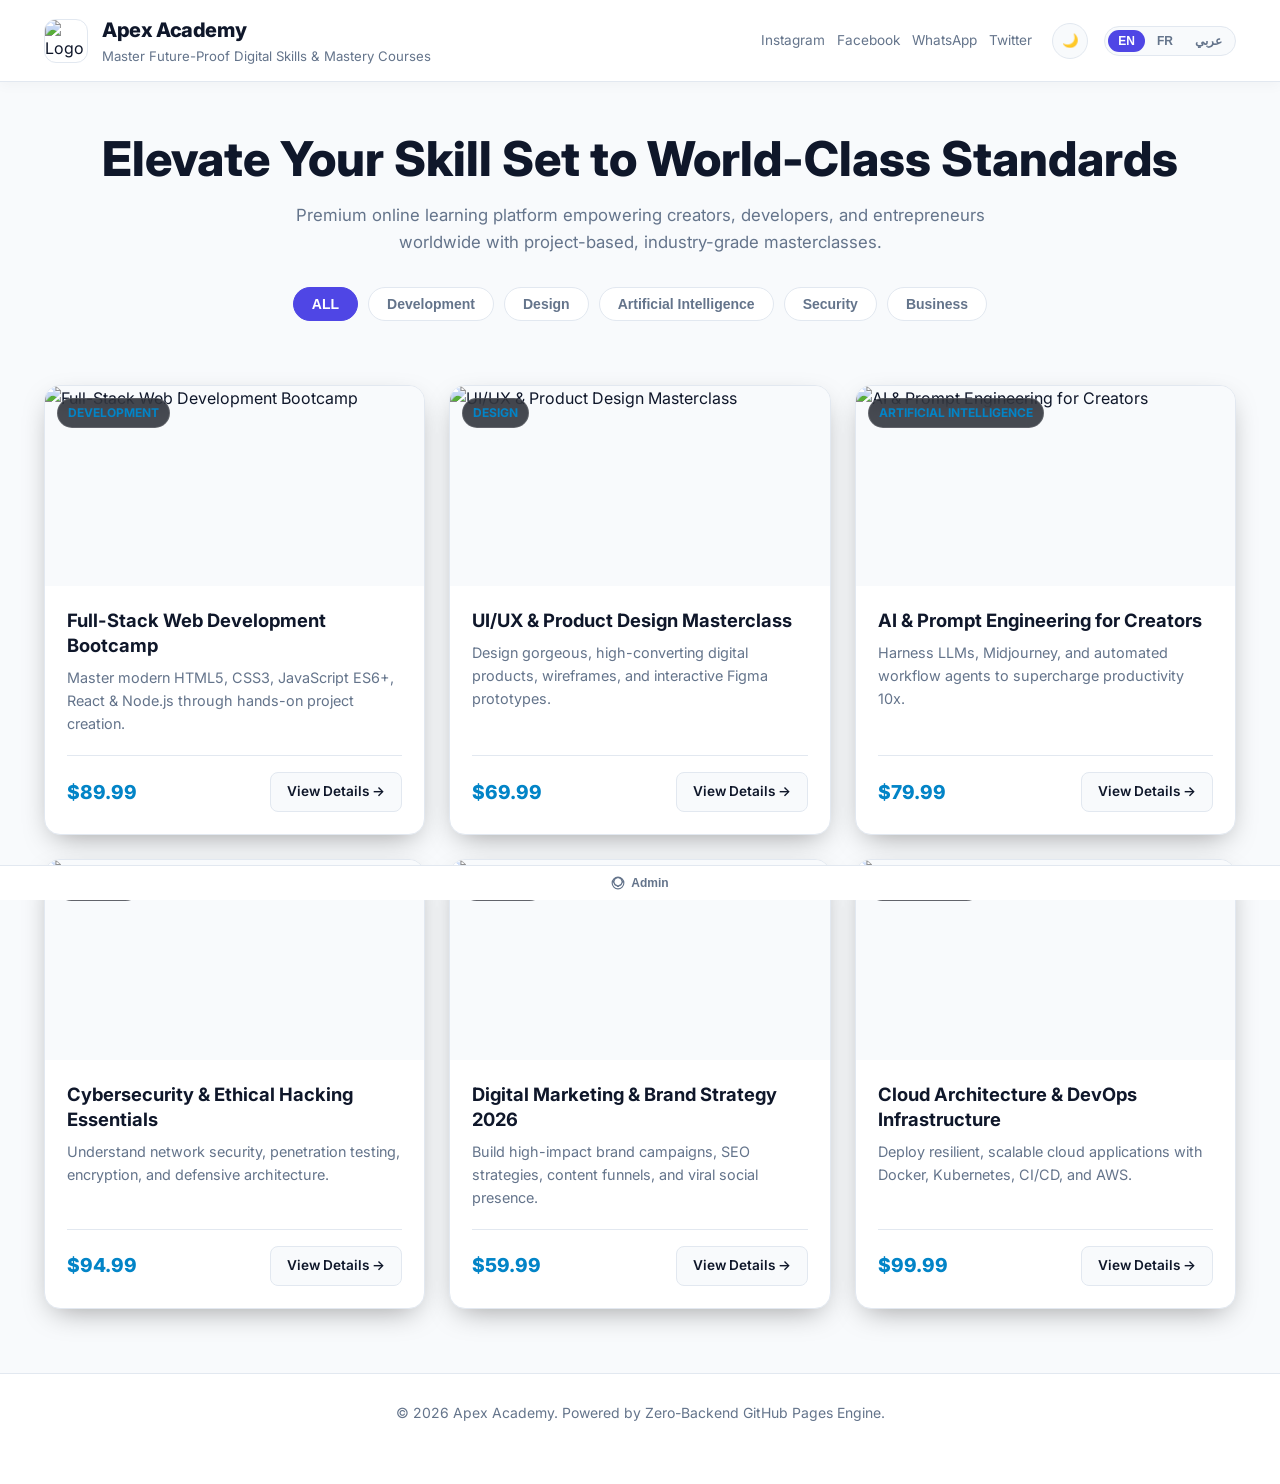
==== index.html @ 3b5b255f "Fix z-index stacking context in styles.css so itemModal renders above adminPanel on GitHub Pages v1." ====
<!DOCTYPE html>
<html lang="en">
<head>
  <meta charset="UTF-8">
  <meta name="viewport" content="width=device-width, initial-scale=1.0">
  <title>Apex Academy — Master Future-Proof Digital Skills</title>
  <meta name="description" content="Explore industry-grade masterclasses, online courses, and master digital skills in web development, design, AI, cybersecurity, and business.">
  <link rel="stylesheet" href="css/styles.css?v=1.0.7">
</head>
<body>

  <!-- Shop Navigation Header -->
  <header class="header">
    <div class="container header-container">
      <a href="index.html" class="brand">
        <img id="shopLogo" src="https://images.unsplash.com/photo-1516321318423-f06f85e504b3?w=150" class="brand-logo" alt="Logo">
        <div class="brand-info">
          <span id="shopName" class="shop-name">Apex Academy</span>
          <span id="shopTagline" class="shop-tagline">Master Future-Proof Digital Skills</span>
        </div>
      </a>
      
      <div style="display: flex; align-items: center; gap: 20px;">
        <div id="shopSocials" class="header-contact"></div>
        <div id="headerControls" class="header-controls"></div>
      </div>
    </div>
  </header>

  <!-- Hero Section & Filters -->
  <main class="container">
    <section class="hero">
      <h1 id="heroTitle" class="hero-title">Elevate Your Skill Set to World-Class Standards</h1>
      <p id="heroDesc" class="hero-description">
        Premium online learning platform empowering creators, developers, and entrepreneurs worldwide with project-based, industry-grade masterclasses.
      </p>
      <div id="categoryFilters" class="category-filter">
        <!-- Hydrated dynamically -->
      </div>
    </section>

    <!-- Catalog Items Grid -->
    <section id="itemsGrid" class="items-grid">
      <!-- Cards rendered dynamically from data/config.json -->
    </section>
  </main>

  <!-- Footer -->
  <footer class="footer">
    <div class="container">
      <p id="footerText">&copy; 2026 made by hafed +213699883839</p>
    </div>
  </footer>

  <!-- Main JavaScript Application Bootstrap -->
  <script type="module" src="js/app.js?v=1.0.7"></script>
</body>
</html>
---- css/styles.css ----
/* ==========================================================================
   Apex Store / Portfolio Design System — Dynamic Themes & Multilingual RTL
   ========================================================================== */

@import url('https://fonts.googleapis.com/css2?family=Inter:wght@300;400;500;600;700;800&family=Outfit:wght@400;600;800&family=Tajawal:wght@400;500;700;800&display=swap');

:root, :root[data-theme="dark"] {
  /* Default Dark Mode Custom Properties */
  --color-primary: #6366f1;
  --color-primary-hover: #4f46e5;
  --color-secondary: #0f172a;
  --color-bg: #0b0f19;
  --color-card-bg: #131b2e;
  --color-card-border: #1e293b;
  --color-text: #f8fafc;
  --color-text-muted: #94a3b8;
  --color-accent: #06b6d4;
  --font-family: 'Inter', system-ui, -apple-system, sans-serif;
  --border-radius: 16px;
  --card-shadow: 0 10px 30px -10px rgba(0, 0, 0, 0.5);

  --grid-cols-desktop: 3;
  --grid-cols-tablet: 2;
  --grid-cols-mobile: 1;
  --grid-gap: 24px;

  --color-danger: #ef4444;
  --color-danger-hover: #dc2626;
  --color-success: #10b981;
  --color-warning: #f59e0b;
  --transition-fast: 0.15s ease;
  --transition-normal: 0.25s ease;
  --transition-smooth: 0.35s cubic-bezier(0.16, 1, 0.3, 1);
}

/* Light Theme Overrides */
:root[data-theme="light"] {
  --color-primary: #4f46e5;
  --color-primary-hover: #4338ca;
  --color-secondary: #f8fafc;
  --color-bg: #f8fafc;
  --color-card-bg: #ffffff;
  --color-card-border: #e2e8f0;
  --color-text: #0f172a;
  --color-text-muted: #64748b;
  --color-accent: #0284c7;
  --card-shadow: 0 10px 25px -5px rgba(0, 0, 0, 0.08);
}

/* Arabic RTL Font Override */
[lang="ar"], [dir="rtl"] {
  --font-family: 'Tajawal', 'Inter', system-ui, sans-serif;
}

*, *::before, *::after {
  box-sizing: border-box;
  margin: 0;
  padding: 0;
}

body {
  font-family: var(--font-family);
  background-color: var(--color-bg);
  color: var(--color-text);
  line-height: 1.6;
  min-height: 100vh;
  display: flex;
  flex-direction: column;
  overflow-x: hidden;
  -webkit-font-smoothing: antialiased;
  transition: background-color var(--transition-normal), color var(--transition-normal);
}

/* Custom Scrollbar */
::-webkit-scrollbar { width: 8px; height: 8px; }
::-webkit-scrollbar-track { background: var(--color-bg); }
::-webkit-scrollbar-thumb { background: var(--color-card-border); border-radius: 4px; }

/* Container */
.container {
  width: 100%;
  max-width: 1240px;
  margin: 0 auto;
  padding: 0 24px;
}

/* Header & Controls */
.header {
  background: var(--color-card-bg);
  border-bottom: 1px solid var(--color-card-border);
  position: sticky;
  top: 0;
  z-index: 100;
  padding: 14px 0;
  box-shadow: 0 4px 12px rgba(0, 0, 0, 0.03);
}

.header-container {
  display: flex;
  align-items: center;
  justify-content: space-between;
  gap: 16px;
}

.brand {
  display: flex;
  align-items: center;
  gap: 14px;
  text-decoration: none;
  color: var(--color-text);
}

.brand-logo {
  width: 44px;
  height: 44px;
  border-radius: 12px;
  object-fit: cover;
  border: 1px solid var(--color-card-border);
}

.brand-info {
  display: flex;
  flex-direction: column;
}

.shop-name {
  font-size: 1.25rem;
  font-weight: 800;
  letter-spacing: -0.02em;
  color: var(--color-text);
}

.shop-tagline {
  font-size: 0.825rem;
  color: var(--color-text-muted);
}

.header-controls {
  display: flex;
  align-items: center;
  gap: 16px;
}

.header-contact {
  display: flex;
  align-items: center;
  gap: 12px;
}

.social-link {
  color: var(--color-text-muted);
  text-decoration: none;
  font-size: 0.85rem;
  transition: color var(--transition-fast);
}
.social-link:hover { color: var(--color-accent); }

/* Language Switcher Pills */
.lang-switcher {
  display: inline-flex;
  background: var(--color-bg);
  border: 1px solid var(--color-card-border);
  border-radius: 20px;
  padding: 3px;
  gap: 2px;
}

.lang-btn {
  background: transparent;
  border: none;
  color: var(--color-text-muted);
  font-size: 0.75rem;
  font-weight: 700;
  padding: 4px 10px;
  border-radius: 16px;
  cursor: pointer;
  transition: all var(--transition-fast);
}

.lang-btn.active, .lang-btn:hover {
  background: var(--color-primary);
  color: #ffffff;
}

/* Theme Toggle Button (Sun/Moon) */
.btn-theme-toggle {
  background: var(--color-bg);
  border: 1px solid var(--color-card-border);
  color: var(--color-text);
  width: 36px;
  height: 36px;
  border-radius: 50%;
  display: inline-flex;
  align-items: center;
  justify-content: center;
  cursor: pointer;
  transition: all var(--transition-fast);
}
.btn-theme-toggle:hover {
  border-color: var(--color-primary);
  color: var(--color-primary);
}

/* Hero Section */
.hero {
  padding: 48px 0 28px;
  text-align: center;
}

.hero-title {
  font-size: clamp(2rem, 4vw, 3rem);
  font-weight: 800;
  line-height: 1.2;
  margin-bottom: 14px;
  color: var(--color-text);
}

.hero-description {
  font-size: 1.05rem;
  color: var(--color-text-muted);
  max-width: 720px;
  margin: 0 auto 32px;
}

.category-filter {
  display: flex;
  justify-content: center;
  flex-wrap: wrap;
  gap: 10px;
  margin-bottom: 36px;
}

.filter-btn {
  background: var(--color-card-bg);
  border: 1px solid var(--color-card-border);
  color: var(--color-text-muted);
  padding: 8px 18px;
  border-radius: 30px;
  font-size: 0.875rem;
  font-weight: 600;
  cursor: pointer;
  transition: all var(--transition-fast);
}
.filter-btn:hover, .filter-btn.active {
  background: var(--color-primary);
  color: #ffffff;
  border-color: var(--color-primary);
}

/* Items Grid */
.items-grid {
  display: grid;
  grid-template-columns: repeat(var(--grid-cols-desktop), 1fr);
  gap: var(--grid-gap);
  margin-bottom: 64px;
}

/* Item Card */
.item-card {
  background: var(--color-card-bg);
  border: 1px solid var(--color-card-border);
  border-radius: var(--border-radius);
  overflow: hidden;
  box-shadow: var(--card-shadow);
  display: flex;
  flex-direction: column;
  transition: transform var(--transition-smooth), border-color var(--transition-smooth), box-shadow var(--transition-smooth);
  position: relative;
  text-decoration: none;
  color: inherit;
}

.item-card:hover {
  transform: translateY(-6px);
  border-color: var(--color-primary);
}

.item-card-image-wrap {
  width: 100%;
  height: 200px;
  position: relative;
  overflow: hidden;
  background: var(--color-bg);
}

.item-card-image {
  width: 100%;
  height: 100%;
  object-fit: cover;
  transition: transform var(--transition-smooth);
}

.item-card:hover .item-card-image { transform: scale(1.05); }

.item-badge {
  position: absolute;
  top: 12px;
  left: 12px;
  background: rgba(11, 15, 25, 0.75);
  backdrop-filter: blur(8px);
  border: 1px solid rgba(255, 255, 255, 0.15);
  color: var(--color-accent);
  font-size: 0.75rem;
  font-weight: 700;
  padding: 4px 10px;
  border-radius: 20px;
  text-transform: uppercase;
}

[dir="rtl"] .item-badge {
  left: auto;
  right: 12px;
}

.item-card-body {
  padding: 22px;
  display: flex;
  flex-direction: column;
  flex-grow: 1;
}

.item-card-title {
  font-size: 1.15rem;
  font-weight: 700;
  margin-bottom: 8px;
  line-height: 1.35;
}

.item-card-desc {
  font-size: 0.9rem;
  color: var(--color-text-muted);
  margin-bottom: 20px;
  flex-grow: 1;
  display: -webkit-box;
  -webkit-line-clamp: 3;
  -webkit-box-orient: vertical;
  overflow: hidden;
}

.item-card-meta {
  display: flex;
  align-items: center;
  justify-content: space-between;
  padding-top: 16px;
  border-top: 1px solid var(--color-card-border);
}

.item-card-price {
  font-size: 1.2rem;
  font-weight: 800;
  color: var(--color-accent);
}

.btn-card-action {
  background: var(--color-bg);
  color: var(--color-text);
  border: 1px solid var(--color-card-border);
  padding: 8px 16px;
  border-radius: calc(var(--border-radius) / 2);
  font-size: 0.85rem;
  font-weight: 600;
  transition: all var(--transition-fast);
}

.item-card:hover .btn-card-action {
  background: var(--color-primary);
  border-color: var(--color-primary);
  color: #ffffff;
}

/* Detail Page */
.detail-page { padding: 36px 0 80px; }

.btn-back {
  display: inline-flex;
  align-items: center;
  gap: 8px;
  color: var(--color-text-muted);
  text-decoration: none;
  font-weight: 600;
  margin-bottom: 28px;
  padding: 8px 16px;
  background: var(--color-card-bg);
  border: 1px solid var(--color-card-border);
  border-radius: 8px;
  transition: all var(--transition-fast);
}
.btn-back:hover { color: var(--color-text); border-color: var(--color-primary); }

.detail-layout {
  display: grid;
  grid-template-columns: 1fr 1fr;
  gap: 40px;
  background: var(--color-card-bg);
  border: 1px solid var(--color-card-border);
  border-radius: var(--border-radius);
  padding: 36px;
  box-shadow: var(--card-shadow);
}

.detail-media {
  border-radius: calc(var(--border-radius) - 4px);
  overflow: hidden;
  border: 1px solid var(--color-card-border);
  height: 400px;
}
.detail-media img { width: 100%; height: 100%; object-fit: cover; }

.detail-content { display: flex; flex-direction: column; }
.detail-category { color: var(--color-accent); font-size: 0.85rem; font-weight: 700; text-transform: uppercase; margin-bottom: 8px; }
.detail-title { font-size: 2rem; font-weight: 800; line-height: 1.25; margin-bottom: 14px; }
.detail-price { font-size: 1.8rem; font-weight: 800; color: var(--color-accent); margin-bottom: 20px; }
.detail-description { font-size: 1rem; color: var(--color-text-muted); line-height: 1.7; margin-bottom: 28px; }

.extra-fields-grid {
  display: grid;
  grid-template-columns: repeat(auto-fit, minmax(130px, 1fr));
  gap: 14px;
  background: var(--color-bg);
  padding: 18px;
  border-radius: 12px;
  border: 1px solid var(--color-card-border);
  margin-bottom: 28px;
}

.extra-field-item { display: flex; flex-direction: column; }
.extra-field-key { font-size: 0.75rem; color: var(--color-text-muted); text-transform: uppercase; font-weight: 600; }
.extra-field-val { font-size: 0.95rem; font-weight: 700; color: var(--color-text); margin-top: 2px; }

.not-found-state {
  text-align: center;
  padding: 80px 20px;
  background: var(--color-card-bg);
  border: 1px solid var(--color-card-border);
  border-radius: var(--border-radius);
  margin: 40px auto;
  max-width: 600px;
}

.footer {
  margin-top: auto;
  border-top: 1px solid var(--color-card-border);
  padding: 28px 0 60px;
  background: var(--color-card-bg);
  text-align: center;
  color: var(--color-text-muted);
  font-size: 0.875rem;
}

/* Floating Bottom Admin Trigger */
.admin-trigger-wrap {
  position: fixed;
  bottom: 0;
  left: 0;
  width: 100%;
  padding: 6px 0;
  background: var(--color-card-bg);
  border-top: 1px solid var(--color-card-border);
  z-index: 999;
  display: flex;
  justify-content: center;
}

.btn-admin-trigger {
  background: transparent;
  border: none;
  color: var(--color-text-muted);
  font-size: 0.75rem;
  font-weight: 600;
  cursor: pointer;
  padding: 4px 14px;
  border-radius: 20px;
  transition: all var(--transition-fast);
  display: inline-flex;
  align-items: center;
  gap: 6px;
}
.btn-admin-trigger:hover { color: var(--color-primary); }

/* Modal Overlay & Base */
.modal-overlay {
  position: fixed;
  inset: 0;
  background: rgba(0, 0, 0, 0.75);
  backdrop-filter: blur(8px);
  z-index: 3000;
  display: flex;
  align-items: center;
  justify-content: center;
  opacity: 0;
  pointer-events: none;
  transition: opacity var(--transition-normal);
  padding: 20px;
}
.modal-overlay.active { opacity: 1; pointer-events: auto; }

.modal-container {
  background: var(--color-card-bg);
  border: 1px solid var(--color-card-border);
  border-radius: var(--border-radius);
  width: 100%;
  max-width: 480px;
  box-shadow: var(--card-shadow);
  overflow: hidden;
  transform: scale(0.95);
  transition: transform var(--transition-smooth);
}
.modal-overlay.active .modal-container { transform: scale(1); }

.modal-header {
  padding: 18px 22px;
  border-bottom: 1px solid var(--color-card-border);
  display: flex;
  align-items: center;
  justify-content: space-between;
}
.modal-title { font-size: 1.15rem; font-weight: 700; }
.modal-close { background: transparent; border: none; color: var(--color-text-muted); font-size: 1.4rem; cursor: pointer; }
.modal-body { padding: 22px; }

/* Form Controls */
.form-group { margin-bottom: 18px; }
.form-label { display: block; font-size: 0.85rem; font-weight: 600; color: var(--color-text-muted); margin-bottom: 6px; }
.form-input, .form-select, .form-textarea {
  width: 100%;
  background: var(--color-bg);
  border: 1px solid var(--color-card-border);
  border-radius: 8px;
  padding: 10px 14px;
  color: var(--color-text);
  font-family: inherit;
  font-size: 0.9rem;
}
.form-input:focus, .form-select:focus, .form-textarea:focus {
  outline: none;
  border-color: var(--color-primary);
}
.form-textarea { min-height: 85px; resize: vertical; }

.btn {
  display: inline-flex;
  align-items: center;
  justify-content: center;
  gap: 8px;
  padding: 10px 18px;
  border-radius: 8px;
  font-size: 0.875rem;
  font-weight: 600;
  cursor: pointer;
  border: 1px solid transparent;
  transition: all var(--transition-fast);
}
.btn-primary { background: var(--color-primary); color: #ffffff; }
.btn-primary:hover { background: var(--color-primary-hover); }
.btn-secondary { background: var(--color-bg); border-color: var(--color-card-border); color: var(--color-text); }
.btn-secondary:hover { border-color: var(--color-primary); }
.btn-danger { background: var(--color-danger); color: #ffffff; }
.btn-block { width: 100%; }

/* ADMIN FULL PANEL */
.admin-panel-overlay {
  position: fixed;
  inset: 0;
  background: var(--color-bg);
  z-index: 2000;
  display: flex;
  flex-direction: column;
  opacity: 0;
  pointer-events: none;
  transition: opacity var(--transition-normal);
}
.admin-panel-overlay.active { opacity: 1; pointer-events: auto; }

.admin-topbar {
  background: var(--color-card-bg);
  border-bottom: 1px solid var(--color-card-border);
  padding: 12px 24px;
  display: flex;
  align-items: center;
  justify-content: space-between;
}
.admin-topbar-title { display: flex; align-items: center; gap: 10px; font-weight: 800; font-size: 1.05rem; }
.admin-badge { background: var(--color-primary); color: #ffffff; font-size: 0.65rem; font-weight: 800; padding: 3px 8px; border-radius: 12px; text-transform: uppercase; }

.admin-main { display: flex; flex: 1; overflow: hidden; }

.admin-sidebar {
  width: 230px;
  background: var(--color-card-bg);
  border-right: 1px solid var(--color-card-border);
  padding: 16px 0;
  display: flex;
  flex-direction: column;
}

[dir="rtl"] .admin-sidebar {
  border-right: none;
  border-left: 1px solid var(--color-card-border);
}

.admin-tab-btn {
  background: transparent;
  border: none;
  color: var(--color-text-muted);
  padding: 12px 20px;
  text-align: left;
  font-size: 0.875rem;
  font-weight: 600;
  cursor: pointer;
  display: flex;
  align-items: center;
  gap: 10px;
  border-left: 3px solid transparent;
}

[dir="rtl"] .admin-tab-btn {
  text-align: right;
  border-left: none;
  border-right: 3px solid transparent;
}

.admin-tab-btn.active {
  color: var(--color-primary);
  background: var(--color-bg);
  border-left-color: var(--color-primary);
}

[dir="rtl"] .admin-tab-btn.active {
  border-right-color: var(--color-primary);
}

.admin-content { flex: 1; padding: 32px; overflow-y: auto; }
.admin-tab-pane { display: none; max-width: 800px; }
.admin-tab-pane.active { display: block; }

.color-picker-grid { display: grid; grid-template-columns: repeat(auto-fit, minmax(200px, 1fr)); gap: 14px; }
.color-picker-card { background: var(--color-card-bg); border: 1px solid var(--color-card-border); padding: 14px; border-radius: 12px; display: flex; align-items: center; gap: 12px; }
.color-input-swatch { width: 38px; height: 38px; border-radius: 8px; border: 2px solid var(--color-card-border); cursor: pointer; padding: 0; background: transparent; }

.admin-items-list { display: flex; flex-direction: column; gap: 10px; margin-top: 16px; }
.admin-item-row { background: var(--color-card-bg); border: 1px solid var(--color-card-border); border-radius: 10px; padding: 14px; display: flex; align-items: center; justify-content: space-between; gap: 14px; }
.admin-item-info { display: flex; align-items: center; gap: 14px; }
.admin-item-thumb { width: 50px; height: 50px; border-radius: 8px; object-fit: cover; }
.admin-item-title { font-weight: 700; font-size: 0.95rem; }
.admin-item-meta { font-size: 0.8rem; color: var(--color-text-muted); }

/* Toast Notifications */
.toast-container { position: fixed; top: 20px; right: 20px; z-index: 4000; display: flex; flex-direction: column; gap: 10px; }
[dir="rtl"] .toast-container { right: auto; left: 20px; }
.toast { background: var(--color-card-bg); border: 1px solid var(--color-card-border); color: var(--color-text); padding: 10px 18px; border-radius: 8px; box-shadow: var(--card-shadow); font-size: 0.875rem; min-width: 260px; }
.toast-success { border-left: 4px solid var(--color-success); }
.toast-error { border-left: 4px solid var(--color-danger); }
.toast-warning { border-left: 4px solid var(--color-warning); }

.alert-banner { padding: 14px 18px; border-radius: 10px; margin-bottom: 18px; font-size: 0.875rem; line-height: 1.5; }
.alert-warning { background: rgba(245, 158, 11, 0.1); border: 1px solid rgba(245, 158, 11, 0.3); color: #f59e0b; }
.alert-danger { background: rgba(239, 68, 68, 0.1); border: 1px solid rgba(239, 68, 68, 0.3); color: #ef4444; }

/* Sub-tabs inside Admin for Multilingual inputs */
.sub-tab-bar { display: flex; gap: 6px; margin-bottom: 16px; border-bottom: 1px solid var(--color-card-border); padding-bottom: 8px; }
.sub-tab-btn { background: transparent; border: 1px solid var(--color-card-border); color: var(--color-text-muted); padding: 4px 12px; border-radius: 6px; font-size: 0.8rem; font-weight: 700; cursor: pointer; }
.sub-tab-btn.active { background: var(--color-primary); color: #ffffff; border-color: var(--color-primary); }

/* Responsive Adjustments */
@media (max-width: 1024px) {
  .items-grid { grid-template-columns: repeat(var(--grid-cols-tablet), 1fr); }
  .detail-layout { grid-template-columns: 1fr; }
}

@media (max-width: 768px) {
  .admin-main { flex-direction: column; }
  .admin-sidebar { width: 100%; flex-direction: row; overflow-x: auto; border-right: none; border-bottom: 1px solid var(--color-card-border); }
  .admin-tab-btn { padding: 8px 14px; white-space: nowrap; border-left: none; border-bottom: 3px solid transparent; }
  .admin-tab-btn.active { border-bottom-color: var(--color-primary); }
  .items-grid { grid-template-columns: repeat(var(--grid-cols-mobile), 1fr); }
  .header-container { flex-direction: column; align-items: flex-start; gap: 12px; }
  .header-controls { width: 100%; justify-content: space-between; }
}
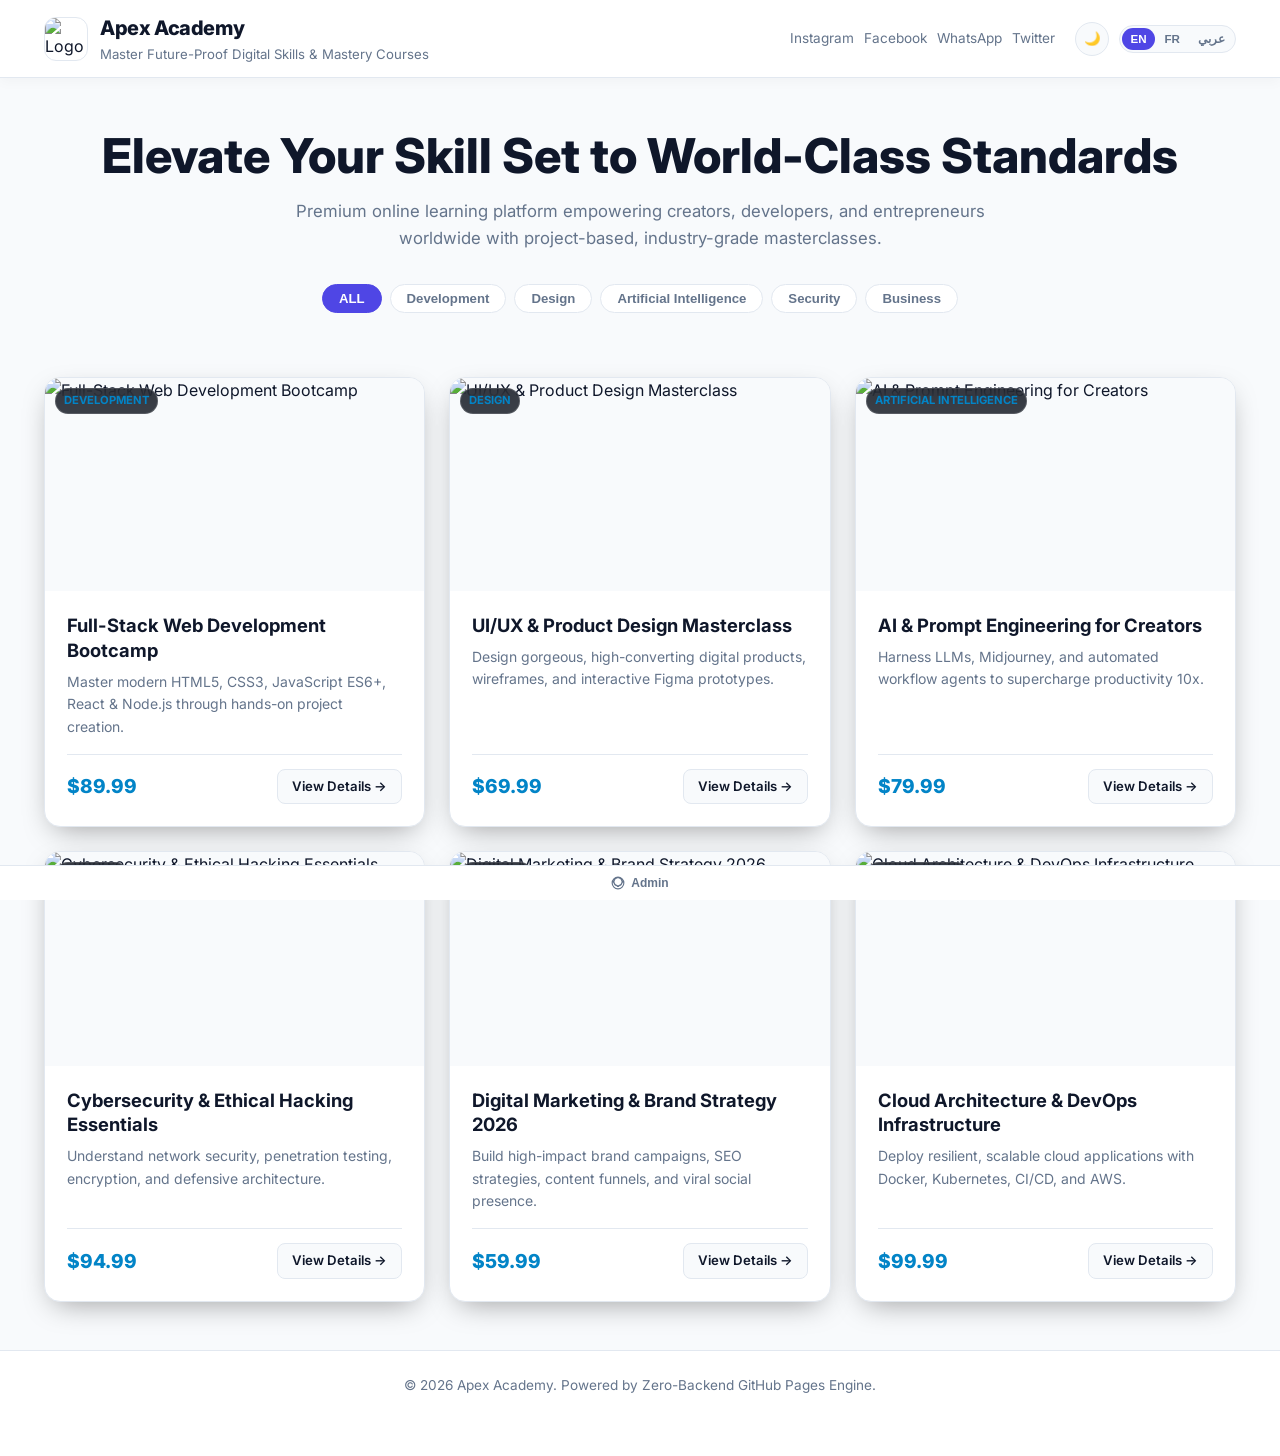
==== commit bf032347: "Pro-level design system overhaul: fluid header, touch-scroll filters, clamp typography, minmax grids" ====
--- a/index.html
+++ b/index.html
@@ -5,7 +5,7 @@
   <meta name="viewport" content="width=device-width, initial-scale=1.0">
   <title>Apex Academy — Master Future-Proof Digital Skills</title>
   <meta name="description" content="Explore industry-grade masterclasses, online courses, and master digital skills in web development, design, AI, cybersecurity, and business.">
-  <link rel="stylesheet" href="css/styles.css?v=1.0.7">
+  <link rel="stylesheet" href="css/styles.css?v=1.1.0">
 </head>
 <body>
 
@@ -53,6 +53,6 @@
   </footer>
 
   <!-- Main JavaScript Application Bootstrap -->
-  <script type="module" src="js/app.js?v=1.0.7"></script>
+  <script type="module" src="js/app.js?v=1.1.0"></script>
 </body>
 </html>
--- a/css/styles.css
+++ b/css/styles.css
@@ -58,21 +58,38 @@
   padding: 0;
 }
 
+html {
+  overflow-x: hidden;
+  width: 100%;
+}
+
 body {
   font-family: var(--font-family);
   background-color: var(--color-bg);
   color: var(--color-text);
   line-height: 1.6;
   min-height: 100vh;
+  min-height: 100dvh;
   display: flex;
   flex-direction: column;
   overflow-x: hidden;
+  width: 100%;
   -webkit-font-smoothing: antialiased;
   transition: background-color var(--transition-normal), color var(--transition-normal);
 }
 
+/* Fluid Media Safeguard */
+img, video, canvas, svg {
+  max-width: 100%;
+  height: auto;
+}
+
+input, select, textarea, button {
+  max-width: 100%;
+}
+
 /* Custom Scrollbar */
-::-webkit-scrollbar { width: 8px; height: 8px; }
+::-webkit-scrollbar { width: 6px; height: 6px; }
 ::-webkit-scrollbar-track { background: var(--color-bg); }
 ::-webkit-scrollbar-thumb { background: var(--color-card-border); border-radius: 4px; }
 
@@ -81,7 +98,7 @@
   width: 100%;
   max-width: 1240px;
   margin: 0 auto;
-  padding: 0 24px;
+  padding: 0 clamp(16px, 3vw, 24px);
 }
 
 /* Header & Controls */
@@ -91,60 +108,71 @@
   position: sticky;
   top: 0;
   z-index: 100;
-  padding: 14px 0;
+  padding: 12px 0;
   box-shadow: 0 4px 12px rgba(0, 0, 0, 0.03);
+  backdrop-filter: blur(12px);
 }
 
 .header-container {
   display: flex;
   align-items: center;
   justify-content: space-between;
-  gap: 16px;
+  gap: 12px;
 }
 
 .brand {
   display: flex;
   align-items: center;
-  gap: 14px;
+  gap: 12px;
   text-decoration: none;
   color: var(--color-text);
+  min-width: 0;
 }
 
 .brand-logo {
-  width: 44px;
-  height: 44px;
+  width: clamp(34px, 4vw, 44px);
+  height: clamp(34px, 4vw, 44px);
   border-radius: 12px;
   object-fit: cover;
   border: 1px solid var(--color-card-border);
+  flex-shrink: 0;
 }
 
 .brand-info {
   display: flex;
   flex-direction: column;
+  min-width: 0;
 }
 
 .shop-name {
-  font-size: 1.25rem;
+  font-size: clamp(1rem, 2.5vw, 1.25rem);
   font-weight: 800;
   letter-spacing: -0.02em;
   color: var(--color-text);
+  white-space: nowrap;
+  overflow: hidden;
+  text-overflow: ellipsis;
 }
 
 .shop-tagline {
-  font-size: 0.825rem;
-  color: var(--color-text-muted);
+  font-size: clamp(0.7rem, 1.8vw, 0.825rem);
+  color: var(--color-text-muted);
+  white-space: nowrap;
+  overflow: hidden;
+  text-overflow: ellipsis;
 }
 
 .header-controls {
   display: flex;
   align-items: center;
-  gap: 16px;
+  gap: 10px;
+  flex-shrink: 0;
 }
 
 .header-contact {
   display: flex;
   align-items: center;
-  gap: 12px;
+  gap: 10px;
 }
 
 .social-link {
@@ -161,20 +189,22 @@
   background: var(--color-bg);
   border: 1px solid var(--color-card-border);
   border-radius: 20px;
-  padding: 3px;
+  padding: 2px;
   gap: 2px;
+  flex-shrink: 0;
 }
 
 .lang-btn {
   background: transparent;
   border: none;
   color: var(--color-text-muted);
-  font-size: 0.75rem;
+  font-size: 0.725rem;
   font-weight: 700;
-  padding: 4px 10px;
-  border-radius: 16px;
+  padding: 4px 8px;
+  border-radius: 14px;
   cursor: pointer;
   transition: all var(--transition-fast);
+  white-space: nowrap;
 }
 
 .lang-btn.active, .lang-btn:hover {
@@ -187,14 +217,15 @@
   background: var(--color-bg);
   border: 1px solid var(--color-card-border);
   color: var(--color-text);
-  width: 36px;
-  height: 36px;
+  width: 34px;
+  height: 34px;
   border-radius: 50%;
   display: inline-flex;
   align-items: center;
   justify-content: center;
   cursor: pointer;
   transition: all var(--transition-fast);
+  flex-shrink: 0;
 }
 .btn-theme-toggle:hover {
   border-color: var(--color-primary);
@@ -203,43 +234,46 @@
 
 /* Hero Section */
 .hero {
-  padding: 48px 0 28px;
+  padding: clamp(28px, 5vw, 48px) 0 clamp(16px, 3vw, 28px);
   text-align: center;
 }
 
 .hero-title {
-  font-size: clamp(2rem, 4vw, 3rem);
+  font-size: clamp(1.6rem, 5vw, 3rem);
   font-weight: 800;
-  line-height: 1.2;
-  margin-bottom: 14px;
+  line-height: 1.25;
+  margin-bottom: 12px;
   color: var(--color-text);
+  word-break: break-word;
 }
 
 .hero-description {
-  font-size: 1.05rem;
+  font-size: clamp(0.9rem, 2vw, 1.05rem);
   color: var(--color-text-muted);
   max-width: 720px;
-  margin: 0 auto 32px;
+  margin: 0 auto clamp(20px, 4vw, 32px);
+  word-break: break-word;
 }
 
 .category-filter {
   display: flex;
   justify-content: center;
   flex-wrap: wrap;
-  gap: 10px;
-  margin-bottom: 36px;
+  gap: 8px;
+  margin-bottom: clamp(24px, 4vw, 36px);
 }
 
 .filter-btn {
   background: var(--color-card-bg);
   border: 1px solid var(--color-card-border);
   color: var(--color-text-muted);
-  padding: 8px 18px;
+  padding: 6px 16px;
   border-radius: 30px;
-  font-size: 0.875rem;
+  font-size: 0.825rem;
   font-weight: 600;
   cursor: pointer;
   transition: all var(--transition-fast);
+  white-space: nowrap;
 }
 .filter-btn:hover, .filter-btn.active {
   background: var(--color-primary);
@@ -250,9 +284,9 @@
 /* Items Grid */
 .items-grid {
   display: grid;
-  grid-template-columns: repeat(var(--grid-cols-desktop), 1fr);
+  grid-template-columns: repeat(var(--grid-cols-desktop), minmax(0, 1fr));
   gap: var(--grid-gap);
-  margin-bottom: 64px;
+  margin-bottom: 48px;
 }
 
 /* Item Card */
@@ -264,6 +298,8 @@
   box-shadow: var(--card-shadow);
   display: flex;
   flex-direction: column;
+  height: 100%;
+  min-width: 0;
   transition: transform var(--transition-smooth), border-color var(--transition-smooth), box-shadow var(--transition-smooth);
   position: relative;
   text-decoration: none;
@@ -271,13 +307,13 @@
 }
 
 .item-card:hover {
-  transform: translateY(-6px);
+  transform: translateY(-5px);
   border-color: var(--color-primary);
 }
 
 .item-card-image-wrap {
   width: 100%;
-  height: 200px;
+  aspect-ratio: 16 / 9;
   position: relative;
   overflow: hidden;
   background: var(--color-bg);
@@ -290,76 +326,82 @@
   transition: transform var(--transition-smooth);
 }
 
-.item-card:hover .item-card-image { transform: scale(1.05); }
+.item-card:hover .item-card-image { transform: scale(1.04); }
 
 .item-badge {
   position: absolute;
-  top: 12px;
-  left: 12px;
-  background: rgba(11, 15, 25, 0.75);
+  top: 10px;
+  left: 10px;
+  background: rgba(11, 15, 25, 0.8);
   backdrop-filter: blur(8px);
   border: 1px solid rgba(255, 255, 255, 0.15);
   color: var(--color-accent);
-  font-size: 0.75rem;
+  font-size: 0.7rem;
   font-weight: 700;
-  padding: 4px 10px;
+  padding: 3px 8px;
   border-radius: 20px;
   text-transform: uppercase;
 }
 
 [dir="rtl"] .item-badge {
   left: auto;
-  right: 12px;
+  right: 10px;
 }
 
 .item-card-body {
-  padding: 22px;
+  padding: clamp(16px, 2.5vw, 22px);
   display: flex;
   flex-direction: column;
-  flex-grow: 1;
+  flex: 1;
 }
 
 .item-card-title {
-  font-size: 1.15rem;
+  font-size: clamp(1rem, 2.2vw, 1.15rem);
   font-weight: 700;
   margin-bottom: 8px;
   line-height: 1.35;
+  word-break: break-word;
 }
 
 .item-card-desc {
-  font-size: 0.9rem;
-  color: var(--color-text-muted);
-  margin-bottom: 20px;
-  flex-grow: 1;
+  font-size: 0.875rem;
+  color: var(--color-text-muted);
+  margin-bottom: 16px;
+  flex: 1;
   display: -webkit-box;
   -webkit-line-clamp: 3;
   -webkit-box-orient: vertical;
   overflow: hidden;
+  word-break: break-word;
 }
 
 .item-card-meta {
   display: flex;
   align-items: center;
   justify-content: space-between;
-  padding-top: 16px;
+  gap: 12px;
+  padding-top: 14px;
   border-top: 1px solid var(--color-card-border);
+  margin-top: auto;
 }
 
 .item-card-price {
-  font-size: 1.2rem;
+  font-size: clamp(1.05rem, 2.5vw, 1.2rem);
   font-weight: 800;
   color: var(--color-accent);
+  white-space: nowrap;
 }
 
 .btn-card-action {
   background: var(--color-bg);
   color: var(--color-text);
   border: 1px solid var(--color-card-border);
-  padding: 8px 16px;
+  padding: 6px 14px;
   border-radius: calc(var(--border-radius) / 2);
-  font-size: 0.85rem;
+  font-size: 0.825rem;
   font-weight: 600;
   transition: all var(--transition-fast);
+  white-space: nowrap;
 }
 
 .item-card:hover .btn-card-action {
@@ -369,7 +411,7 @@
 }
 
 /* Detail Page */
-.detail-page { padding: 36px 0 80px; }
+.detail-page { padding: clamp(20px, 4vw, 36px) 0 60px; }
 
 .btn-back {
   display: inline-flex;
@@ -378,7 +420,7 @@
   color: var(--color-text-muted);
   text-decoration: none;
   font-weight: 600;
-  margin-bottom: 28px;
+  margin-bottom: 24px;
   padding: 8px 16px;
   background: var(--color-card-bg);
   border: 1px solid var(--color-card-border);
@@ -390,11 +432,11 @@
 .detail-layout {
   display: grid;
   grid-template-columns: 1fr 1fr;
-  gap: 40px;
+  gap: clamp(24px, 4vw, 40px);
   background: var(--color-card-bg);
   border: 1px solid var(--color-card-border);
   border-radius: var(--border-radius);
-  padding: 36px;
+  padding: clamp(20px, 4vw, 36px);
   box-shadow: var(--card-shadow);
 }
 
@@ -402,34 +444,36 @@
   border-radius: calc(var(--border-radius) - 4px);
   overflow: hidden;
   border: 1px solid var(--color-card-border);
-  height: 400px;
+  width: 100%;
+  aspect-ratio: 16 / 10;
+  max-height: 420px;
 }
 .detail-media img { width: 100%; height: 100%; object-fit: cover; }
 
 .detail-content { display: flex; flex-direction: column; }
-.detail-category { color: var(--color-accent); font-size: 0.85rem; font-weight: 700; text-transform: uppercase; margin-bottom: 8px; }
-.detail-title { font-size: 2rem; font-weight: 800; line-height: 1.25; margin-bottom: 14px; }
-.detail-price { font-size: 1.8rem; font-weight: 800; color: var(--color-accent); margin-bottom: 20px; }
-.detail-description { font-size: 1rem; color: var(--color-text-muted); line-height: 1.7; margin-bottom: 28px; }
+.detail-category { color: var(--color-accent); font-size: 0.825rem; font-weight: 700; text-transform: uppercase; margin-bottom: 8px; }
+.detail-title { font-size: clamp(1.4rem, 4vw, 2rem); font-weight: 800; line-height: 1.25; margin-bottom: 14px; word-break: break-word; }
+.detail-price { font-size: clamp(1.4rem, 3.5vw, 1.8rem); font-weight: 800; color: var(--color-accent); margin-bottom: 20px; }
+.detail-description { font-size: 0.95rem; color: var(--color-text-muted); line-height: 1.7; margin-bottom: 24px; word-break: break-word; }
 
 .extra-fields-grid {
   display: grid;
-  grid-template-columns: repeat(auto-fit, minmax(130px, 1fr));
-  gap: 14px;
+  grid-template-columns: repeat(auto-fit, minmax(120px, 1fr));
+  gap: 12px;
   background: var(--color-bg);
-  padding: 18px;
+  padding: 16px;
   border-radius: 12px;
   border: 1px solid var(--color-card-border);
-  margin-bottom: 28px;
+  margin-bottom: 24px;
 }
 
 .extra-field-item { display: flex; flex-direction: column; }
-.extra-field-key { font-size: 0.75rem; color: var(--color-text-muted); text-transform: uppercase; font-weight: 600; }
-.extra-field-val { font-size: 0.95rem; font-weight: 700; color: var(--color-text); margin-top: 2px; }
+.extra-field-key { font-size: 0.725rem; color: var(--color-text-muted); text-transform: uppercase; font-weight: 600; }
+.extra-field-val { font-size: 0.9rem; font-weight: 700; color: var(--color-text); margin-top: 2px; word-break: break-word; }
 
 .not-found-state {
   text-align: center;
-  padding: 80px 20px;
+  padding: 60px 20px;
   background: var(--color-card-bg);
   border: 1px solid var(--color-card-border);
   border-radius: var(--border-radius);
@@ -440,11 +484,11 @@
 .footer {
   margin-top: auto;
   border-top: 1px solid var(--color-card-border);
-  padding: 28px 0 60px;
+  padding: 24px 0 60px;
   background: var(--color-card-bg);
   text-align: center;
   color: var(--color-text-muted);
-  font-size: 0.875rem;
+  font-size: 0.85rem;
 }
 
 /* Floating Bottom Admin Trigger */
@@ -477,12 +521,12 @@
 }
 .btn-admin-trigger:hover { color: var(--color-primary); }
 
-/* Modal Overlay & Base */
+/* Modal Overlay & Base Stacking Context (z-index 3000 renders ABOVE admin-panel-overlay 2000) */
 .modal-overlay {
   position: fixed;
   inset: 0;
   background: rgba(0, 0, 0, 0.75);
-  backdrop-filter: blur(8px);
+  backdrop-filter: blur(12px);
   z-index: 3000;
   display: flex;
   align-items: center;
@@ -490,7 +534,7 @@
   opacity: 0;
   pointer-events: none;
   transition: opacity var(--transition-normal);
-  padding: 20px;
+  padding: clamp(10px, 3vw, 20px);
 }
 .modal-overlay.active { opacity: 1; pointer-events: auto; }
 
@@ -498,57 +542,67 @@
   background: var(--color-card-bg);
   border: 1px solid var(--color-card-border);
   border-radius: var(--border-radius);
-  width: 100%;
-  max-width: 480px;
+  width: clamp(290px, 94vw, 680px);
+  max-height: 88vh;
+  max-height: 88dvh;
   box-shadow: var(--card-shadow);
   overflow: hidden;
-  transform: scale(0.95);
+  display: flex;
+  flex-direction: column;
+  transform: scale(0.96);
   transition: transform var(--transition-smooth);
 }
 .modal-overlay.active .modal-container { transform: scale(1); }
 
 .modal-header {
-  padding: 18px 22px;
+  padding: 16px 20px;
   border-bottom: 1px solid var(--color-card-border);
   display: flex;
   align-items: center;
   justify-content: space-between;
-}
-.modal-title { font-size: 1.15rem; font-weight: 700; }
+  flex-shrink: 0;
+}
+.modal-title { font-size: 1.1rem; font-weight: 700; }
 .modal-close { background: transparent; border: none; color: var(--color-text-muted); font-size: 1.4rem; cursor: pointer; }
-.modal-body { padding: 22px; }
+.modal-body {
+  padding: clamp(14px, 3vw, 22px);
+  overflow-y: auto;
+  flex: 1;
+  -webkit-overflow-scrolling: touch;
+}
 
 /* Form Controls */
-.form-group { margin-bottom: 18px; }
-.form-label { display: block; font-size: 0.85rem; font-weight: 600; color: var(--color-text-muted); margin-bottom: 6px; }
+.form-group { margin-bottom: 16px; }
+.form-label { display: block; font-size: 0.825rem; font-weight: 600; color: var(--color-text-muted); margin-bottom: 6px; }
 .form-input, .form-select, .form-textarea {
   width: 100%;
   background: var(--color-bg);
   border: 1px solid var(--color-card-border);
   border-radius: 8px;
-  padding: 10px 14px;
+  padding: 9px 12px;
   color: var(--color-text);
   font-family: inherit;
-  font-size: 0.9rem;
+  font-size: 0.875rem;
 }
 .form-input:focus, .form-select:focus, .form-textarea:focus {
   outline: none;
   border-color: var(--color-primary);
 }
-.form-textarea { min-height: 85px; resize: vertical; }
+.form-textarea { min-height: 80px; resize: vertical; }
 
 .btn {
   display: inline-flex;
   align-items: center;
   justify-content: center;
   gap: 8px;
-  padding: 10px 18px;
+  padding: 9px 16px;
   border-radius: 8px;
-  font-size: 0.875rem;
+  font-size: 0.85rem;
   font-weight: 600;
   cursor: pointer;
   border: 1px solid transparent;
   transition: all var(--transition-fast);
+  white-space: nowrap;
 }
 .btn-primary { background: var(--color-primary); color: #ffffff; }
 .btn-primary:hover { background: var(--color-primary-hover); }
@@ -561,6 +615,9 @@
 .admin-panel-overlay {
   position: fixed;
   inset: 0;
+  width: 100vw;
+  height: 100vh;
+  height: 100dvh;
   background: var(--color-bg);
   z-index: 2000;
   display: flex;
@@ -574,23 +631,54 @@
 .admin-topbar {
   background: var(--color-card-bg);
   border-bottom: 1px solid var(--color-card-border);
-  padding: 12px 24px;
+  padding: 10px clamp(14px, 3vw, 24px);
   display: flex;
   align-items: center;
   justify-content: space-between;
-}
-.admin-topbar-title { display: flex; align-items: center; gap: 10px; font-weight: 800; font-size: 1.05rem; }
-.admin-badge { background: var(--color-primary); color: #ffffff; font-size: 0.65rem; font-weight: 800; padding: 3px 8px; border-radius: 12px; text-transform: uppercase; }
-
-.admin-main { display: flex; flex: 1; overflow: hidden; }
+  gap: 12px;
+  flex-shrink: 0;
+}
+
+.admin-topbar-title {
+  display: flex;
+  align-items: center;
+  gap: 10px;
+  font-weight: 700;
+  font-size: clamp(0.9rem, 2.5vw, 1.05rem);
+}
+
+.admin-badge {
+  background: rgba(99, 102, 241, 0.15);
+  color: var(--color-primary);
+  border: 1px solid rgba(99, 102, 241, 0.3);
+  font-size: 0.7rem;
+  font-weight: 700;
+  padding: 2px 8px;
+  border-radius: 12px;
+  text-transform: uppercase;
+}
+
+.admin-topbar-actions {
+  display: flex;
+  align-items: center;
+  gap: 8px;
+}
+
+.admin-main {
+  flex: 1;
+  display: flex;
+  overflow: hidden;
+}
 
 .admin-sidebar {
   width: 230px;
   background: var(--color-card-bg);
   border-right: 1px solid var(--color-card-border);
-  padding: 16px 0;
   display: flex;
   flex-direction: column;
+  padding: 10px 0;
+  flex-shrink: 0;
+  overflow-y: auto;
 }
 
 [dir="rtl"] .admin-sidebar {
@@ -602,14 +690,14 @@
   background: transparent;
   border: none;
   color: var(--color-text-muted);
-  padding: 12px 20px;
+  padding: 10px 18px;
   text-align: left;
-  font-size: 0.875rem;
+  font-size: 0.85rem;
   font-weight: 600;
   cursor: pointer;
   display: flex;
   align-items: center;
-  gap: 10px;
+  gap: 8px;
   border-left: 3px solid transparent;
 }
 
@@ -629,50 +717,114 @@
   border-right-color: var(--color-primary);
 }
 
-.admin-content { flex: 1; padding: 32px; overflow-y: auto; }
-.admin-tab-pane { display: none; max-width: 800px; }
+.admin-content {
+  flex: 1;
+  padding: clamp(16px, 3vw, 32px);
+  overflow-y: auto;
+  min-width: 0;
+}
+.admin-tab-pane { display: none; max-width: 860px; }
 .admin-tab-pane.active { display: block; }
 
-.color-picker-grid { display: grid; grid-template-columns: repeat(auto-fit, minmax(200px, 1fr)); gap: 14px; }
-.color-picker-card { background: var(--color-card-bg); border: 1px solid var(--color-card-border); padding: 14px; border-radius: 12px; display: flex; align-items: center; gap: 12px; }
-.color-input-swatch { width: 38px; height: 38px; border-radius: 8px; border: 2px solid var(--color-card-border); cursor: pointer; padding: 0; background: transparent; }
-
-.admin-items-list { display: flex; flex-direction: column; gap: 10px; margin-top: 16px; }
-.admin-item-row { background: var(--color-card-bg); border: 1px solid var(--color-card-border); border-radius: 10px; padding: 14px; display: flex; align-items: center; justify-content: space-between; gap: 14px; }
-.admin-item-info { display: flex; align-items: center; gap: 14px; }
-.admin-item-thumb { width: 50px; height: 50px; border-radius: 8px; object-fit: cover; }
-.admin-item-title { font-weight: 700; font-size: 0.95rem; }
-.admin-item-meta { font-size: 0.8rem; color: var(--color-text-muted); }
+.color-picker-grid { display: grid; grid-template-columns: repeat(auto-fit, minmax(160px, 1fr)); gap: 12px; }
+.color-picker-card { background: var(--color-card-bg); border: 1px solid var(--color-card-border); padding: 12px; border-radius: 12px; display: flex; align-items: center; gap: 10px; }
+.color-input-swatch { width: 34px; height: 34px; border-radius: 8px; border: 2px solid var(--color-card-border); cursor: pointer; padding: 0; background: transparent; }
+
+.admin-items-list { display: flex; flex-direction: column; gap: 8px; margin-top: 14px; }
+.admin-item-row { background: var(--color-card-bg); border: 1px solid var(--color-card-border); border-radius: 10px; padding: 12px 14px; display: flex; align-items: center; justify-content: space-between; gap: 12px; }
+.admin-item-info { display: flex; align-items: center; gap: 12px; min-width: 0; }
+.admin-item-thumb { width: 44px; height: 44px; border-radius: 8px; object-fit: cover; flex-shrink: 0; }
+.admin-item-title { font-weight: 700; font-size: 0.9rem; white-space: nowrap; overflow: hidden; text-overflow: ellipsis; }
+.admin-item-meta { font-size: 0.775rem; color: var(--color-text-muted); }
 
 /* Toast Notifications */
 .toast-container { position: fixed; top: 20px; right: 20px; z-index: 4000; display: flex; flex-direction: column; gap: 10px; }
 [dir="rtl"] .toast-container { right: auto; left: 20px; }
-.toast { background: var(--color-card-bg); border: 1px solid var(--color-card-border); color: var(--color-text); padding: 10px 18px; border-radius: 8px; box-shadow: var(--card-shadow); font-size: 0.875rem; min-width: 260px; }
+.toast { background: var(--color-card-bg); border: 1px solid var(--color-card-border); color: var(--color-text); padding: 10px 18px; border-radius: 8px; box-shadow: var(--card-shadow); font-size: 0.85rem; min-width: 250px; }
 .toast-success { border-left: 4px solid var(--color-success); }
 .toast-error { border-left: 4px solid var(--color-danger); }
 .toast-warning { border-left: 4px solid var(--color-warning); }
 
-.alert-banner { padding: 14px 18px; border-radius: 10px; margin-bottom: 18px; font-size: 0.875rem; line-height: 1.5; }
+.alert-banner { padding: 12px 16px; border-radius: 10px; margin-bottom: 16px; font-size: 0.85rem; line-height: 1.5; }
 .alert-warning { background: rgba(245, 158, 11, 0.1); border: 1px solid rgba(245, 158, 11, 0.3); color: #f59e0b; }
 .alert-danger { background: rgba(239, 68, 68, 0.1); border: 1px solid rgba(239, 68, 68, 0.3); color: #ef4444; }
 
 /* Sub-tabs inside Admin for Multilingual inputs */
 .sub-tab-bar { display: flex; gap: 6px; margin-bottom: 16px; border-bottom: 1px solid var(--color-card-border); padding-bottom: 8px; }
-.sub-tab-btn { background: transparent; border: 1px solid var(--color-card-border); color: var(--color-text-muted); padding: 4px 12px; border-radius: 6px; font-size: 0.8rem; font-weight: 700; cursor: pointer; }
+.sub-tab-btn { background: transparent; border: 1px solid var(--color-card-border); color: var(--color-text-muted); padding: 4px 12px; border-radius: 6px; font-size: 0.775rem; font-weight: 700; cursor: pointer; }
 .sub-tab-btn.active { background: var(--color-primary); color: #ffffff; border-color: var(--color-primary); }
 
-/* Responsive Adjustments */
+/* Responsive Breakpoints & Fine-Tuned Layout Adaptations */
 @media (max-width: 1024px) {
-  .items-grid { grid-template-columns: repeat(var(--grid-cols-tablet), 1fr); }
-  .detail-layout { grid-template-columns: 1fr; }
+  .items-grid { grid-template-columns: repeat(var(--grid-cols-tablet), minmax(0, 1fr)); gap: 18px; }
+  .detail-layout { grid-template-columns: 1fr; gap: 24px; }
 }
 
 @media (max-width: 768px) {
+  .header-controls { gap: 8px; }
+
+  .category-filter {
+    justify-content: flex-start;
+    overflow-x: auto;
+    padding-bottom: 4px;
+    -webkit-overflow-scrolling: touch;
+    scrollbar-width: none;
+  }
+  .category-filter::-webkit-scrollbar { display: none; }
+
+  .items-grid { grid-template-columns: repeat(var(--grid-cols-mobile), minmax(0, 1fr)); gap: 16px; }
+
   .admin-main { flex-direction: column; }
-  .admin-sidebar { width: 100%; flex-direction: row; overflow-x: auto; border-right: none; border-bottom: 1px solid var(--color-card-border); }
-  .admin-tab-btn { padding: 8px 14px; white-space: nowrap; border-left: none; border-bottom: 3px solid transparent; }
-  .admin-tab-btn.active { border-bottom-color: var(--color-primary); }
-  .items-grid { grid-template-columns: repeat(var(--grid-cols-mobile), 1fr); }
-  .header-container { flex-direction: column; align-items: flex-start; gap: 12px; }
-  .header-controls { width: 100%; justify-content: space-between; }
-}
+  .admin-sidebar {
+    width: 100%;
+    height: auto;
+    flex-direction: row;
+    overflow-x: auto;
+    overflow-y: hidden;
+    border-right: none;
+    border-left: none;
+    border-bottom: 1px solid var(--color-card-border);
+    padding: 6px 8px;
+    gap: 4px;
+    white-space: nowrap;
+    scrollbar-width: none;
+  }
+  .admin-sidebar::-webkit-scrollbar { display: none; }
+
+  .admin-tab-btn {
+    padding: 8px 12px;
+    border-left: none !important;
+    border-right: none !important;
+    border-bottom: 3px solid transparent !important;
+    font-size: 0.8rem;
+  }
+  .admin-tab-btn.active {
+    border-bottom-color: var(--color-primary) !important;
+    background: var(--color-bg);
+  }
+
+  .admin-content { padding: 16px; }
+  .modal-overlay { padding: 10px; }
+}
+
+@media (max-width: 640px) {
+  .sub-tab-bar { overflow-x: auto; white-space: nowrap; -webkit-overflow-scrolling: touch; }
+  
+  /* Force multi-column form grids to single column on mobile */
+  div[style*="grid-template-columns: 1fr 1fr"],
+  div[style*="grid-template-columns: 1fr 1fr 1fr"],
+  div[style*="grid-template-columns: repeat(3"] {
+    grid-template-columns: 1fr !important;
+    gap: 12px !important;
+  }
+
+  .admin-item-row { flex-direction: column; align-items: flex-start; gap: 10px; }
+  .admin-item-actions { width: 100%; display: flex; justify-content: flex-end; gap: 8px; }
+
+  .extra-fields-grid { grid-template-columns: repeat(2, 1fr); }
+}
+
+@media (max-width: 480px) {
+  .toast-container { left: 10px; right: 10px; top: 10px; width: calc(100% - 20px); }
+  .toast { min-width: 0; width: 100%; }
+}
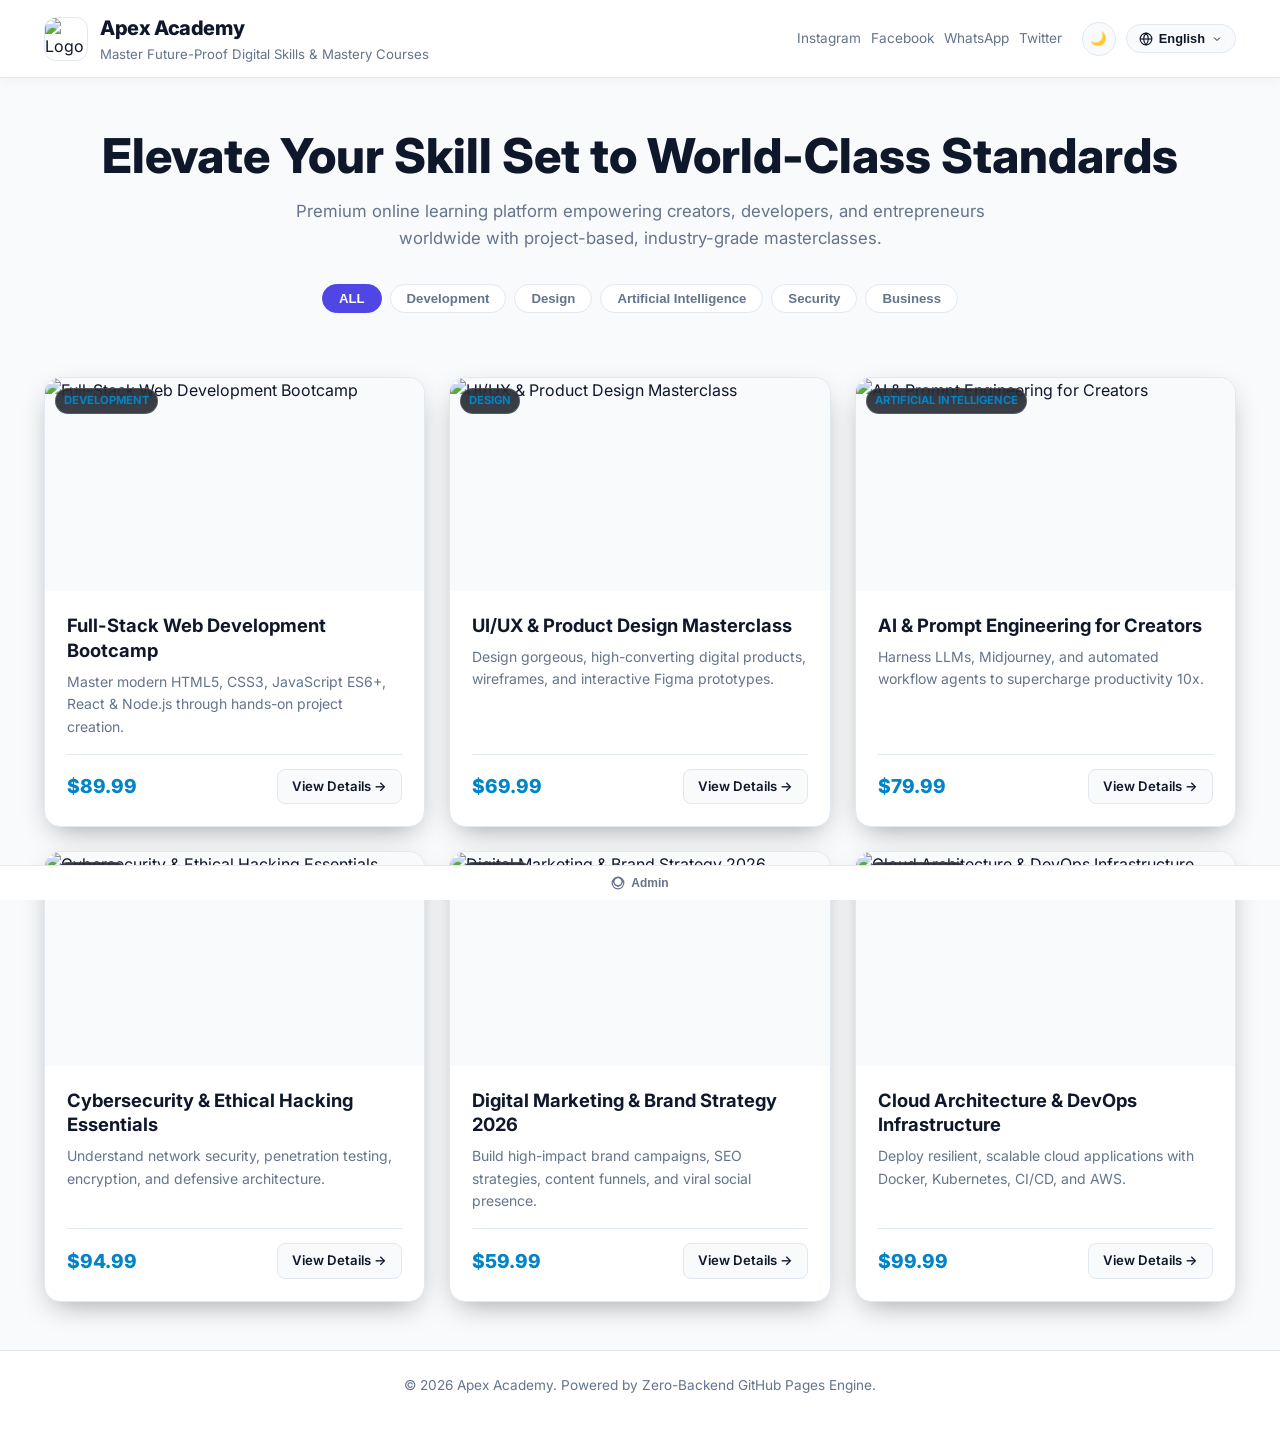
==== commit 6546cdf1: "Replace language pill switcher with a clean Language Selector Dropdown Menu list v1.1.1" ====
--- a/index.html
+++ b/index.html
@@ -5,7 +5,7 @@
   <meta name="viewport" content="width=device-width, initial-scale=1.0">
   <title>Apex Academy — Master Future-Proof Digital Skills</title>
   <meta name="description" content="Explore industry-grade masterclasses, online courses, and master digital skills in web development, design, AI, cybersecurity, and business.">
-  <link rel="stylesheet" href="css/styles.css?v=1.1.0">
+  <link rel="stylesheet" href="css/styles.css?v=1.1.1">
 </head>
 <body>
 
@@ -53,6 +53,6 @@
   </footer>
 
   <!-- Main JavaScript Application Bootstrap -->
-  <script type="module" src="js/app.js?v=1.1.0"></script>
+  <script type="module" src="js/app.js?v=1.1.1"></script>
 </body>
 </html>
--- a/css/styles.css
+++ b/css/styles.css
@@ -183,33 +183,98 @@
 }
 .social-link:hover { color: var(--color-accent); }
 
-/* Language Switcher Pills */
-.lang-switcher {
+/* Language Select Dropdown Menu */
+.lang-dropdown-wrap {
+  position: relative;
+  display: inline-block;
+  flex-shrink: 0;
+}
+
+.lang-dropdown-btn {
+  background: var(--color-bg);
+  border: 1px solid var(--color-card-border);
+  color: var(--color-text);
+  padding: 6px 12px;
+  border-radius: 20px;
+  font-size: 0.8rem;
+  font-weight: 700;
+  cursor: pointer;
   display: inline-flex;
-  background: var(--color-bg);
-  border: 1px solid var(--color-card-border);
-  border-radius: 20px;
-  padding: 2px;
-  gap: 2px;
-  flex-shrink: 0;
-}
-
-.lang-btn {
+  align-items: center;
+  gap: 6px;
+  transition: all var(--transition-fast);
+  white-space: nowrap;
+}
+.lang-dropdown-btn:hover {
+  border-color: var(--color-primary);
+  color: var(--color-primary);
+}
+
+.lang-dropdown-menu {
+  position: absolute;
+  top: calc(100% + 6px);
+  right: 0;
+  background: var(--color-card-bg);
+  border: 1px solid var(--color-card-border);
+  border-radius: 12px;
+  padding: 6px;
+  box-shadow: var(--card-shadow);
+  display: flex;
+  flex-direction: column;
+  gap: 4px;
+  min-width: 140px;
+  z-index: 120;
+  opacity: 0;
+  visibility: hidden;
+  transform: translateY(-6px);
+  transition: all var(--transition-fast);
+}
+
+[dir="rtl"] .lang-dropdown-menu {
+  right: auto;
+  left: 0;
+}
+
+.lang-dropdown-menu.show {
+  opacity: 1;
+  visibility: visible;
+  transform: translateY(0);
+}
+
+.lang-dropdown-item {
   background: transparent;
   border: none;
   color: var(--color-text-muted);
-  font-size: 0.725rem;
-  font-weight: 700;
-  padding: 4px 8px;
-  border-radius: 14px;
+  padding: 8px 12px;
+  border-radius: 8px;
+  font-size: 0.825rem;
+  font-weight: 600;
   cursor: pointer;
+  display: flex;
+  align-items: center;
+  justify-content: space-between;
+  gap: 10px;
+  width: 100%;
   transition: all var(--transition-fast);
-  white-space: nowrap;
-}
-
-.lang-btn.active, .lang-btn:hover {
-  background: var(--color-primary);
-  color: #ffffff;
+  text-align: left;
+}
+
+[dir="rtl"] .lang-dropdown-item {
+  text-align: right;
+}
+
+.lang-dropdown-item:hover, .lang-dropdown-item.active {
+  background: var(--color-bg);
+  color: var(--color-primary);
+}
+
+.lang-badge {
+  font-size: 0.7rem;
+  font-weight: 800;
+  opacity: 0.75;
+  background: var(--color-card-border);
+  padding: 2px 6px;
+  border-radius: 6px;
 }
 
 /* Theme Toggle Button (Sun/Moon) */
